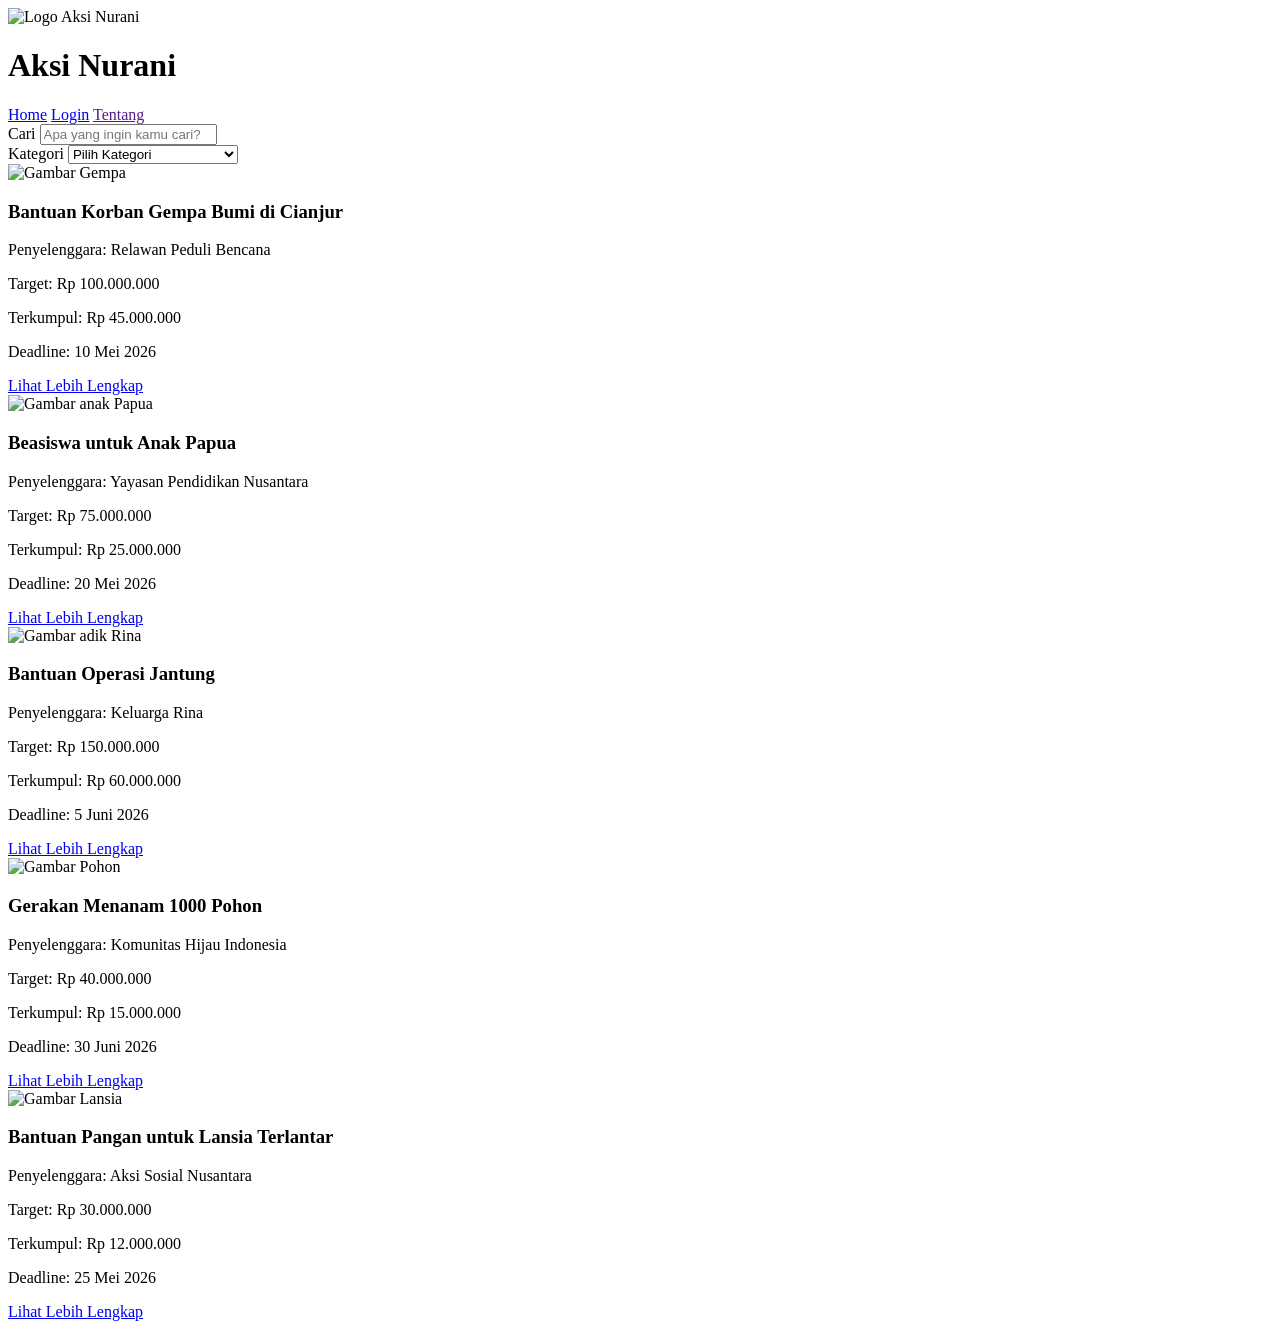
==== Mini Project ProgWeb/index.html @ 18271a68 "Update index.html" ====
<!DOCTYPE html>
<html lang="id">
<head>
    <meta charset="UTF-8">
    <meta name="viewport" content="width=device-width, initial-scale=1.0">
    <title>Aksi Nurani</title>
    <link rel="stylesheet" href="css/style.css">
</head>

<body>
    <header>
        <div class="logo">
            <img src="asset/logo aksi nurani.png" alt="Logo Aksi Nurani">
            <h1>Aksi Nurani</h1>
        <nav class="navbar">
            <div class="nav-section">
                <a href="index.html" class="nav-link">Home</a>
                <a href="login.html" class="nav-link">Login</a>
                <a href="" class="nav-link">Tentang</a>
            </div>
        </nav>
    </header>

    <section class="search-container">
        <div class="search-item">
            <label for="search">Cari</label>
            <input type="text" id="search" placeholder="Apa yang ingin kamu cari?">
        </div>

        <div class="search-item">
            <label for="kategori">Kategori</label>
            <select id="kategori">
                <option value="">Pilih Kategori</option>
                <option value="pendidikan">Pendidikan</option>
                <option value="kesehatan">Kesehatan</option>
                <option value="bencana alam">Bencana Alam</option>
                <option value="lingkungan">Lingkungan</option>
                <option value="sosial dan kemanusiaan">Sosial dan Kemanusiaan</option>
            </select>
        </div>
    </section>

    <main>
        <div class="donasi-list">
            <div class="donasi-card">
                <img src="https://indonesiaberbagi.org/assets/images/news/6025e2a0dbbab34e818880059b8a7337.JPG" alt="Gambar Gempa">

                <h3>Bantuan Korban Gempa Bumi di Cianjur</h3>

                <p>Penyelenggara: Relawan Peduli Bencana</p>
                <p>Target: Rp 100.000.000</p>
                <p>Terkumpul: Rp 45.000.000</p>
                <p>Deadline: 10 Mei 2026</p>

                <a href="detail.html">Lihat Lebih Lengkap</a>
            </div>

            <div class="donasi-card">
                <img src="https://greennetwork.id/wp-content/uploads/sites/2/2024/07/ANAK-PAPUA-SD-1024x504.webp" alt="Gambar anak Papua">

                <h3>Beasiswa untuk Anak Papua</h3>

                <p>Penyelenggara: Yayasan Pendidikan Nusantara</p>
                <p>Target: Rp 75.000.000</p>
                <p>Terkumpul: Rp 25.000.000</p>
                <p>Deadline: 20 Mei 2026</p>

                <a href="detail.html">Lihat Lebih Lengkap</a>
            </div>

            <div class="donasi-card">
                <img src="https://www.axa-mandiri.co.id/documents/1415637/44530363/Prosedur+Operasi+Jantung+Bocor.jpg/e2315565-ba51-bb8a-de51-c799d03c861f?t=1689559677510" alt="Gambar adik Rina">

                <h3>Bantuan Operasi Jantung</h3>

                <p>Penyelenggara: Keluarga Rina</p>
                <p>Target: Rp 150.000.000</p>
                <p>Terkumpul: Rp 60.000.000</p>
                <p>Deadline: 5 Juni 2026</p>

                <a href="detail.html">Lihat Lebih Lengkap</a>
            </div>

            <div class="donasi-card">
                <img src="https://amalsholeh-s3.imgix.net/cover/oc8lKUj9OSwcS5com7kXfnm4UZVwjPmvwKFTFQwT.png" alt="Gambar Pohon">

                <h3>Gerakan Menanam 1000 Pohon</h3>

                <p>Penyelenggara: Komunitas Hijau Indonesia</p>
                <p>Target: Rp 40.000.000</p>
                <p>Terkumpul: Rp 15.000.000</p>
                <p>Deadline: 30 Juni 2026</p>

                <a href="detail.html">Lihat Lebih Lengkap</a>
            </div>

            <div class="donasi-card">
                <img src="https://assets.bmm.or.id/uploads/campaigns/sedekah-harian-untuk-pangan-lansia-sebatangkara-1728898599.jpg" alt="Gambar Lansia">

                <h3>Bantuan Pangan untuk Lansia Terlantar</h3>

                <p>Penyelenggara: Aksi Sosial Nusantara</p>
                <p>Target: Rp 30.000.000</p>
                <p>Terkumpul: Rp 12.000.000</p>
                <p>Deadline: 25 Mei 2026</p>

                <a href="detail.html">Lihat Lebih Lengkap</a>
            </div>

        </div>
    </main>

    <footer>

    </footer>
</body>
</html>
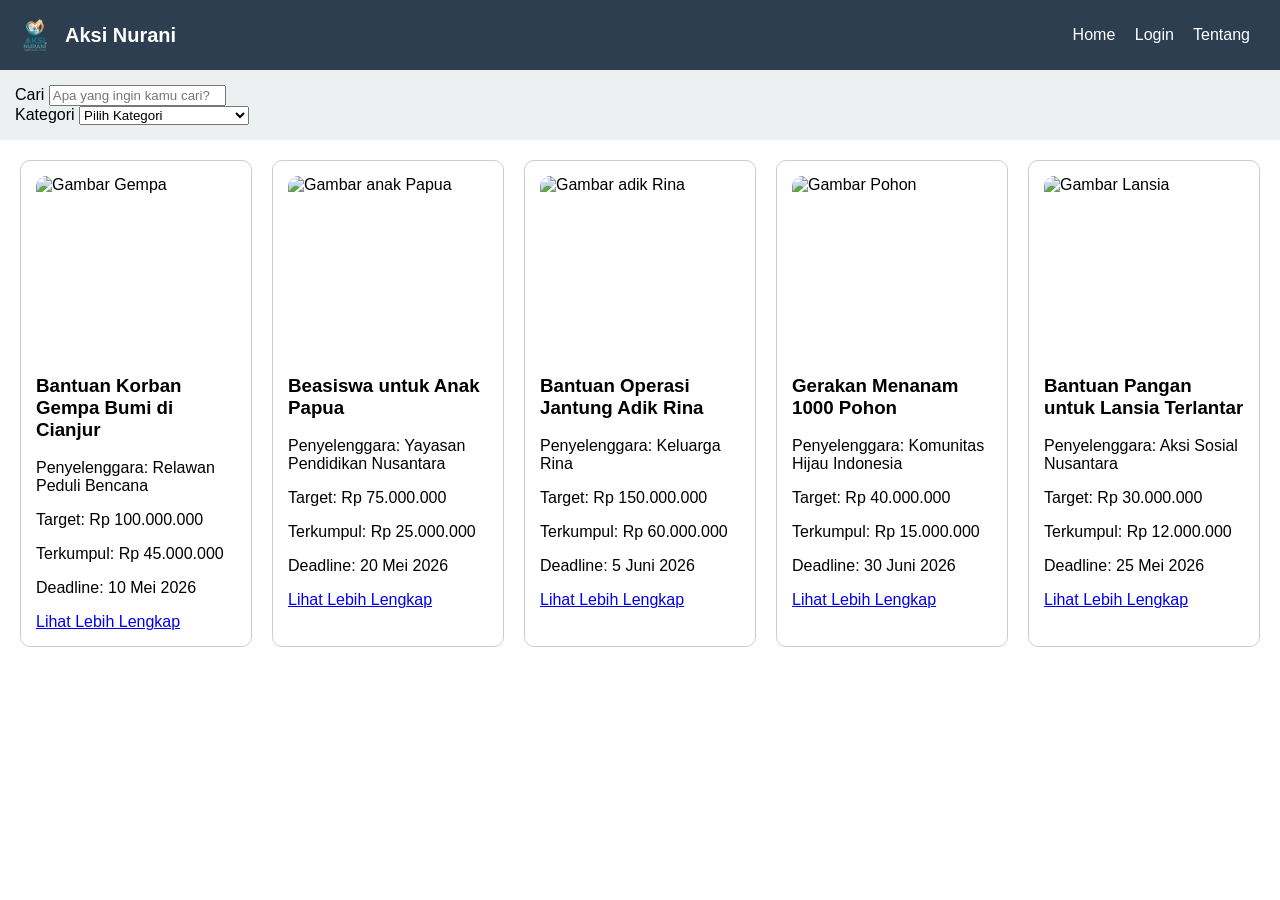
==== commit 7f9dfa96: "Add files via upload" ====
--- a/Mini Project ProgWeb/index.html
+++ b/Mini Project ProgWeb/index.html
@@ -4,6 +4,7 @@
     <meta charset="UTF-8">
     <meta name="viewport" content="width=device-width, initial-scale=1.0">
     <title>Aksi Nurani</title>
+    <link rel="icon" href="asset/logo aksi nurani.png">
     <link rel="stylesheet" href="css/style.css">
 </head>
 
@@ -12,6 +13,8 @@
         <div class="logo">
             <img src="asset/logo aksi nurani.png" alt="Logo Aksi Nurani">
             <h1>Aksi Nurani</h1>
+        </div>
+        
         <nav class="navbar">
             <div class="nav-section">
                 <a href="index.html" class="nav-link">Home</a>
@@ -52,7 +55,7 @@
                 <p>Terkumpul: Rp 45.000.000</p>
                 <p>Deadline: 10 Mei 2026</p>
 
-                <a href="detail.html">Lihat Lebih Lengkap</a>
+                <a href="detailBencanaAlam.html">Lihat Lebih Lengkap</a>
             </div>
 
             <div class="donasi-card">
@@ -65,20 +68,20 @@
                 <p>Terkumpul: Rp 25.000.000</p>
                 <p>Deadline: 20 Mei 2026</p>
 
-                <a href="detail.html">Lihat Lebih Lengkap</a>
+                <a href="detailPendidikan.html">Lihat Lebih Lengkap</a>
             </div>
 
             <div class="donasi-card">
                 <img src="https://www.axa-mandiri.co.id/documents/1415637/44530363/Prosedur+Operasi+Jantung+Bocor.jpg/e2315565-ba51-bb8a-de51-c799d03c861f?t=1689559677510" alt="Gambar adik Rina">
 
-                <h3>Bantuan Operasi Jantung</h3>
+                <h3>Bantuan Operasi Jantung Adik Rina</h3>
 
                 <p>Penyelenggara: Keluarga Rina</p>
                 <p>Target: Rp 150.000.000</p>
                 <p>Terkumpul: Rp 60.000.000</p>
                 <p>Deadline: 5 Juni 2026</p>
 
-                <a href="detail.html">Lihat Lebih Lengkap</a>
+                <a href="detailKesehatan.html">Lihat Lebih Lengkap</a>
             </div>
 
             <div class="donasi-card">
@@ -91,7 +94,7 @@
                 <p>Terkumpul: Rp 15.000.000</p>
                 <p>Deadline: 30 Juni 2026</p>
 
-                <a href="detail.html">Lihat Lebih Lengkap</a>
+                <a href="detailLingkungan.html">Lihat Lebih Lengkap</a>
             </div>
 
             <div class="donasi-card">
@@ -104,7 +107,7 @@
                 <p>Terkumpul: Rp 12.000.000</p>
                 <p>Deadline: 25 Mei 2026</p>
 
-                <a href="detail.html">Lihat Lebih Lengkap</a>
+                <a href="detailSosial.html">Lihat Lebih Lengkap</a>
             </div>
 
         </div>
@@ -114,4 +117,4 @@
 
     </footer>
 </body>
-</html>
+</html>
--- a/Mini Project ProgWeb/css/style.css
+++ b/Mini Project ProgWeb/css/style.css
@@ -0,0 +1,360 @@
+/* css untuk index.html */
+body {
+    font-family: Arial, sans-serif;
+    margin: 0;
+    padding: 0;
+}
+
+/* Header */
+header {
+    background-color: #2c3e50;
+    color: white;
+    padding: 15px;
+    display: flex;
+    justify-content: space-between;
+    align-items: center;
+}
+
+.nav-section a {
+    color: white;
+    margin-right: 15px;
+    text-decoration: none;
+}
+
+/* Search */
+.search-container {
+    padding: 15px;
+    background-color: #ecf0f1;
+}
+
+/* Donasi List */
+.donasi-list {
+    display: flex;
+    flex-wrap: wrap;
+    gap: 20px;
+    padding: 20px;
+    justify-content: center;
+
+}
+
+/* Card */
+.donasi-card {
+    border: 1px solid #ccc;
+    padding: 15px;
+    width: 200px;
+    border-radius: 10px;
+    
+}
+
+.donasi-card img {
+    width: 100%;
+    height: 180px;
+    object-fit: cover;
+    border-radius: 10px;
+    display: block;
+    margin-bottom: 15px;
+}
+
+/* Logo */
+.logo {
+    display: flex;
+    align-items: center;
+    gap: 10px;
+}
+
+.logo img {
+    width: 40px;
+    height: 40px;
+}
+
+.logo h1 {
+    margin: 0;
+    font-size: 20px;
+}
+
+/* css untuk detailBencanaAlam.html */
+.detail-container {
+    width: 70%;
+    margin: 40px auto;
+    padding: 30px;
+    border: 1px solid #ccc;
+    border-radius: 15px;
+    background-color: white;
+    box-sizing: border-box;
+}
+
+.detail-container img {
+    width: 100%;
+    max-height: 400px;
+    object-fit: cover;
+    border-radius: 10px;
+    margin-bottom: 20px;
+}
+
+.detail-container h2 {
+    margin-bottom: 15px;
+}
+
+.detail-container p {
+    line-height: 1.6;
+    margin-bottom: 10px;
+}
+
+.detail-container button {
+    padding: 12px 20px;
+    border: none;
+    background-color: #2c3e50;
+    color: white;
+    border-radius: 8px;
+    cursor: pointer;
+    margin-top: 15px;
+}
+
+/* css untuk detailKesehatan.html */
+.detail-container {
+    width: 70%;
+    margin: 40px auto;
+    padding: 30px;
+    border: 1px solid #ccc;
+    border-radius: 15px;
+    background-color: white;
+    box-sizing: border-box;
+}
+
+.detail-container img {
+    width: 100%;
+    max-height: 400px;
+    object-fit: cover;
+    border-radius: 10px;
+    margin-bottom: 20px;
+}
+
+.detail-container h2 {
+    margin-bottom: 15px;
+}
+
+.detail-container p {
+    line-height: 1.6;
+    margin-bottom: 10px;
+}
+
+.detail-container button {
+    padding: 12px 20px;
+    border: none;
+    background-color: #2c3e50;
+    color: white;
+    border-radius: 8px;
+    cursor: pointer;
+    margin-top: 15px;
+}
+
+/* css untuk detailLingkungan.html */
+.detail-container {
+    width: 70%;
+    margin: 40px auto;
+    padding: 30px;
+    border: 1px solid #ccc;
+    border-radius: 15px;
+    background-color: white;
+    box-sizing: border-box;
+}
+
+.detail-container img {
+    width: 100%;
+    max-height: 400px;
+    object-fit: cover;
+    border-radius: 10px;
+    margin-bottom: 20px;
+}
+
+.detail-container h2 {
+    margin-bottom: 15px;
+}
+
+.detail-container p {
+    line-height: 1.6;
+    margin-bottom: 10px;
+}
+
+.detail-container button {
+    padding: 12px 20px;
+    border: none;
+    background-color: #2c3e50;
+    color: white;
+    border-radius: 8px;
+    cursor: pointer;
+    margin-top: 15px;
+}
+
+/* css untuk detailPendidikan.html */
+.detail-container {
+    width: 70%;
+    margin: 40px auto;
+    padding: 30px;
+    border: 1px solid #ccc;
+    border-radius: 15px;
+    background-color: white;
+    box-sizing: border-box;
+}
+
+.detail-container img {
+    width: 100%;
+    max-height: 400px;
+    object-fit: cover;
+    border-radius: 10px;
+    margin-bottom: 20px;
+}
+
+.detail-container h2 {
+    margin-bottom: 15px;
+}
+
+.detail-container p {
+    line-height: 1.6;
+    margin-bottom: 10px;
+}
+
+.detail-container button {
+    padding: 12px 20px;
+    border: none;
+    background-color: #2c3e50;
+    color: white;
+    border-radius: 8px;
+    cursor: pointer;
+    margin-top: 15px;
+}
+
+/* css untuk detailSosial.html */
+.detail-container {
+    width: 70%;
+    margin: 40px auto;
+    padding: 30px;
+    border: 1px solid #ccc;
+    border-radius: 15px;
+    background-color: white;
+    box-sizing: border-box;
+}
+
+.detail-container img {
+    width: 100%;
+    max-height: 400px;
+    object-fit: cover;
+    border-radius: 10px;
+    margin-bottom: 20px;
+}
+
+.detail-container h2 {
+    margin-bottom: 15px;
+}
+
+.detail-container p {
+    line-height: 1.6;
+    margin-bottom: 10px;
+}
+
+.detail-container button {
+    padding: 12px 20px;
+    border: none;
+    background-color: #2c3e50;
+    color: white;
+    border-radius: 8px;
+    cursor: pointer;
+    margin-top: 15px;
+}
+
+/* css untuk donasi.html */
+.main form {
+    width: 400px;
+    margin: 40px auto;
+    padding: 25px;
+    border: 1px solid #ccc;
+    border-radius: 12px;
+    background-color: white;
+    box-sizing: border-box;
+}
+
+main h2{
+    text-align: center;
+    margin-top: 30px;
+}
+
+form input,
+form select,
+form textarea {
+    width: 100%;
+    padding: 10px;
+    box-sizing: border-box;
+    margin-top: 5px ;
+}
+
+form textarea {
+    height: 100px;
+    resize: vertical;
+}
+
+form button {
+    width: 100%;
+    padding: 12px;
+    border: none;
+    background-color: #2c3e50;
+    color: white;
+    border-radius: 8px;
+    cursor: pointer;
+}
+
+/* css untuk login.html */
+.form-container {
+    width: 350px;
+    margin: 100px auto;
+    padding: 30px;
+    border: 1px solid #ccc;
+    border-radius: 12px;
+    background-color: white;
+    box-sizing: border-box;
+    box-shadow: 0 4px 10px rgba(0, 0, 0, 0.1);
+}
+
+.form-header {
+    text-align: center;
+    margin-bottom: 20px;
+}
+
+.form-header h3 {
+    margin: 0;
+    font-size: 24px;
+}
+
+.input-container input {
+    width: 100%;
+    padding: 10px;
+    margin-bottom: 15px;
+    box-sizing: border-box;
+    border: 1px solid #ccc;
+    border-radius: 6px;
+}
+
+.forgot-password {
+    text-align: right;
+    margin-bottom: 15px;
+}
+
+.forgot-password a {
+    text-decoration: none;
+    color: #2c3e50;
+    font-size: 14px;
+}
+
+.button .submit {
+    width: 100%;
+    padding: 10px;
+    border: none;
+    background-color: #2c3e50;
+    color: white;
+    border-radius: 6px;
+    cursor: pointer;
+    font-size: 16px;
+}
+
+.button .submit:hover {
+    background-color: #34495e;
+}
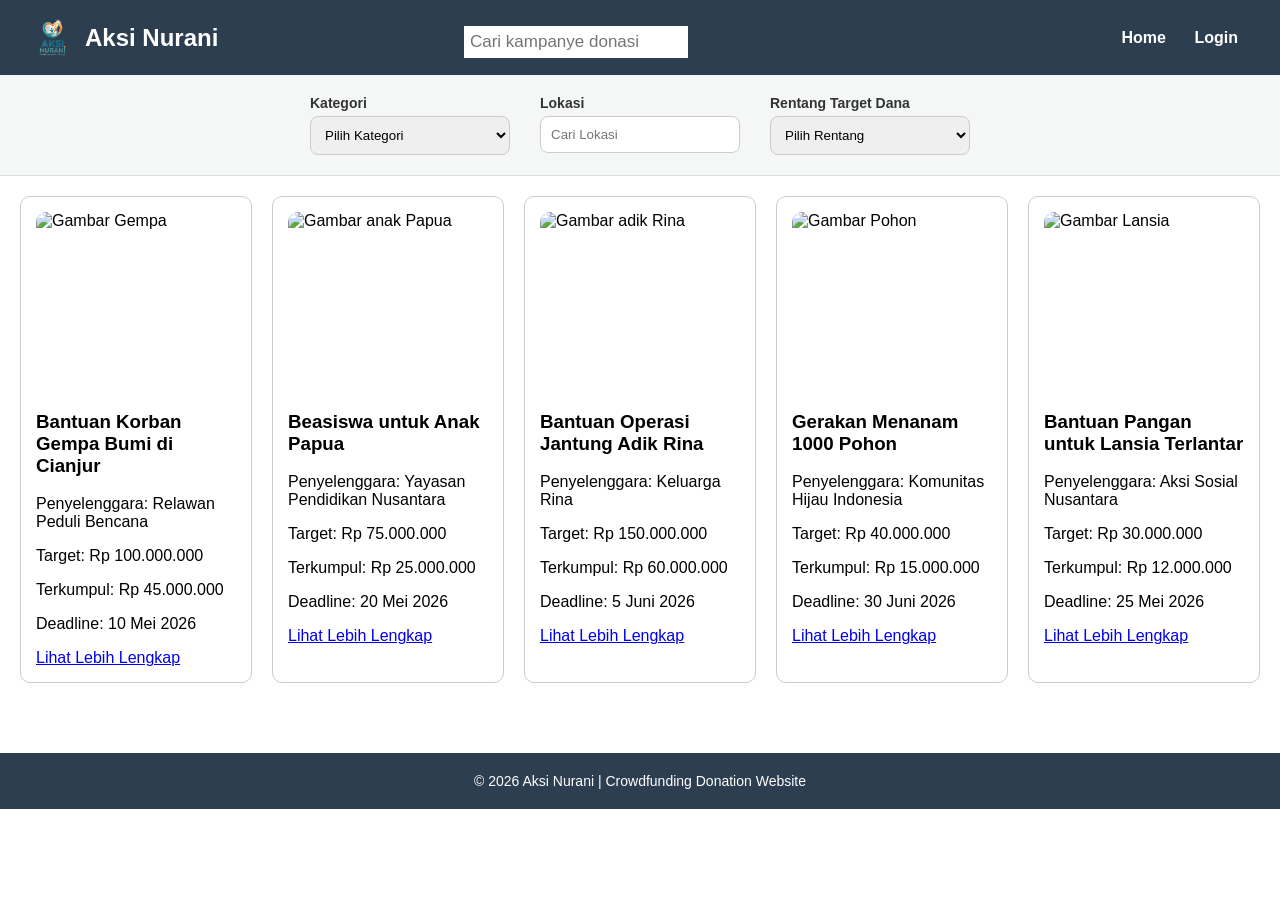
==== commit b021ec6b: "Add files via upload" ====
--- a/Mini Project ProgWeb/index.html
+++ b/Mini Project ProgWeb/index.html
@@ -5,7 +5,8 @@
     <meta name="viewport" content="width=device-width, initial-scale=1.0">
     <title>Aksi Nurani</title>
     <link rel="icon" href="asset/logo aksi nurani.png">
-    <link rel="stylesheet" href="css/style.css">
+    <link rel="stylesheet" href="css/global.css">
+    <link rel="stylesheet" href="css/index.css">
 </head>
 
 <body>
@@ -14,22 +15,23 @@
             <img src="asset/logo aksi nurani.png" alt="Logo Aksi Nurani">
             <h1>Aksi Nurani</h1>
         </div>
+
+        <div class="header-search">
+            <form action="#">
+                <span class="search-icon"></span>
+                <input type="text" placeholder="Cari kampanye donasi">
+            </form>
+        </div>
         
         <nav class="navbar">
             <div class="nav-section">
                 <a href="index.html" class="nav-link">Home</a>
                 <a href="login.html" class="nav-link">Login</a>
-                <a href="" class="nav-link">Tentang</a>
             </div>
         </nav>
     </header>
 
     <section class="search-container">
-        <div class="search-item">
-            <label for="search">Cari</label>
-            <input type="text" id="search" placeholder="Apa yang ingin kamu cari?">
-        </div>
-
         <div class="search-item">
             <label for="kategori">Kategori</label>
             <select id="kategori">
@@ -39,6 +41,21 @@
                 <option value="bencana alam">Bencana Alam</option>
                 <option value="lingkungan">Lingkungan</option>
                 <option value="sosial dan kemanusiaan">Sosial dan Kemanusiaan</option>
+            </select>
+        </div>
+
+        <div class="search-item">
+            <label for="lokasi">Lokasi</label>
+            <input type="text" id="lokasi" placeholder="Cari Lokasi">
+        </div>
+        <div class="search-item">
+            <label for="target">Rentang Target Dana</label>
+            <select id="target">
+                <option value="">Pilih Rentang</option>
+                <option value="1">Rp 1 - 10 Juta</option>
+                <option value="2">Rp 10 - 15 Juta</option>
+                <option value="3">Rp 15 - 30 Juta</option>
+                <option value="4">Di atas 30 Juta</option>
             </select>
         </div>
     </section>
@@ -113,8 +130,8 @@
         </div>
     </main>
 
-    <footer>
-
+    <footer class="main-footer">
+        <p>&copy; 2026 Aksi Nurani | Crowdfunding Donation Website</p>
     </footer>
 </body>
 </html>
--- a/Mini Project ProgWeb/css/global.css
+++ b/Mini Project ProgWeb/css/global.css
@@ -0,0 +1,98 @@
+body {
+    font-family: Arial, sans-serif;
+    margin: 0;
+    padding: 0;
+}
+
+header {
+    background-color: #2c3e50;
+    color: white;
+    padding: 15px 30px;
+    display: flex;
+    justify-content: space-between;
+    align-items: center;
+}
+
+.header-search {
+    flex: 1;
+    max-width: 400px;
+    margin: 0 20px
+}
+
+.header-search form {
+    position: relative;
+    display: flex;
+    align-items: center;
+}
+
+.header-search input {
+    float: right;
+    padding: 6px;
+    border: none;
+    margin-top: 8px;
+    margin-right: 16px;
+    font-size: 17px;
+}
+
+.logo {
+    display: flex;
+    align-items: center;
+    gap: 10px;
+}
+
+.logo img {
+    width: 45px;
+    height: 45px;
+}
+
+.logo h1 {
+    margin: 0;
+    font-size: 24px;
+}
+
+.navbar {
+    display: flex;
+    gap: 20px;
+}
+
+.navbar a,
+.nav-section a {
+    color: white;
+    text-decoration: none;
+    font-weight: bold;
+    padding: 8px 12px;
+    border-radius: 6px;
+}
+
+.navbar a:hover,
+.nav-section a:hover {
+    background-color: #34495e;
+}
+
+.main-footer {
+    margin-top: 50px;
+    padding: 20px;
+    text-align: center;
+    background-color: #2c3e50;
+    color: white;
+    font-size: 14px;
+    width: 100%;
+    box-sizing: border-box;
+}
+
+.main-footer p {
+    margin: 0;
+}
+
+button {
+    padding: 12px 20px;
+    border: none;
+    background-color: #2c3e50;
+    color: white;
+    border-radius: 8px;
+    cursor: pointer;
+}
+
+button:hover {
+    background-color: #34495e;
+}
--- a/Mini Project ProgWeb/css/index.css
+++ b/Mini Project ProgWeb/css/index.css
@@ -0,0 +1,52 @@
+.search-container {
+    padding: 20px 5%;
+    background-color: #f4f7f6;
+    display: flex;
+    justify-content: center;
+    gap: 30px; 
+    border-bottom: 1px solid #ddd;
+}
+
+.search-item {
+    display: flex;
+    flex-direction: column;
+    min-width: 200px;
+}
+
+.search-item label {
+    font-weight: bold;
+    margin-bottom: 5px;
+    font-size: 14px;
+    color: #333;
+}
+
+.search-item input, 
+.search-item select {
+    padding: 10px;
+    border-radius: 8px;
+    border: 1px solid #ccc;
+}
+
+.donasi-list {
+    display: flex;
+    flex-wrap: wrap;
+    gap: 20px;
+    padding: 20px;
+    justify-content: center;
+}
+
+.donasi-card {
+    border: 1px solid #ccc;
+    padding: 15px;
+    width: 200px;
+    border-radius: 10px;
+}
+
+.donasi-card img {
+    width: 100%;
+    height: 180px;
+    object-fit: cover;
+    border-radius: 10px;
+    display: block;
+    margin-bottom: 15px;
+}
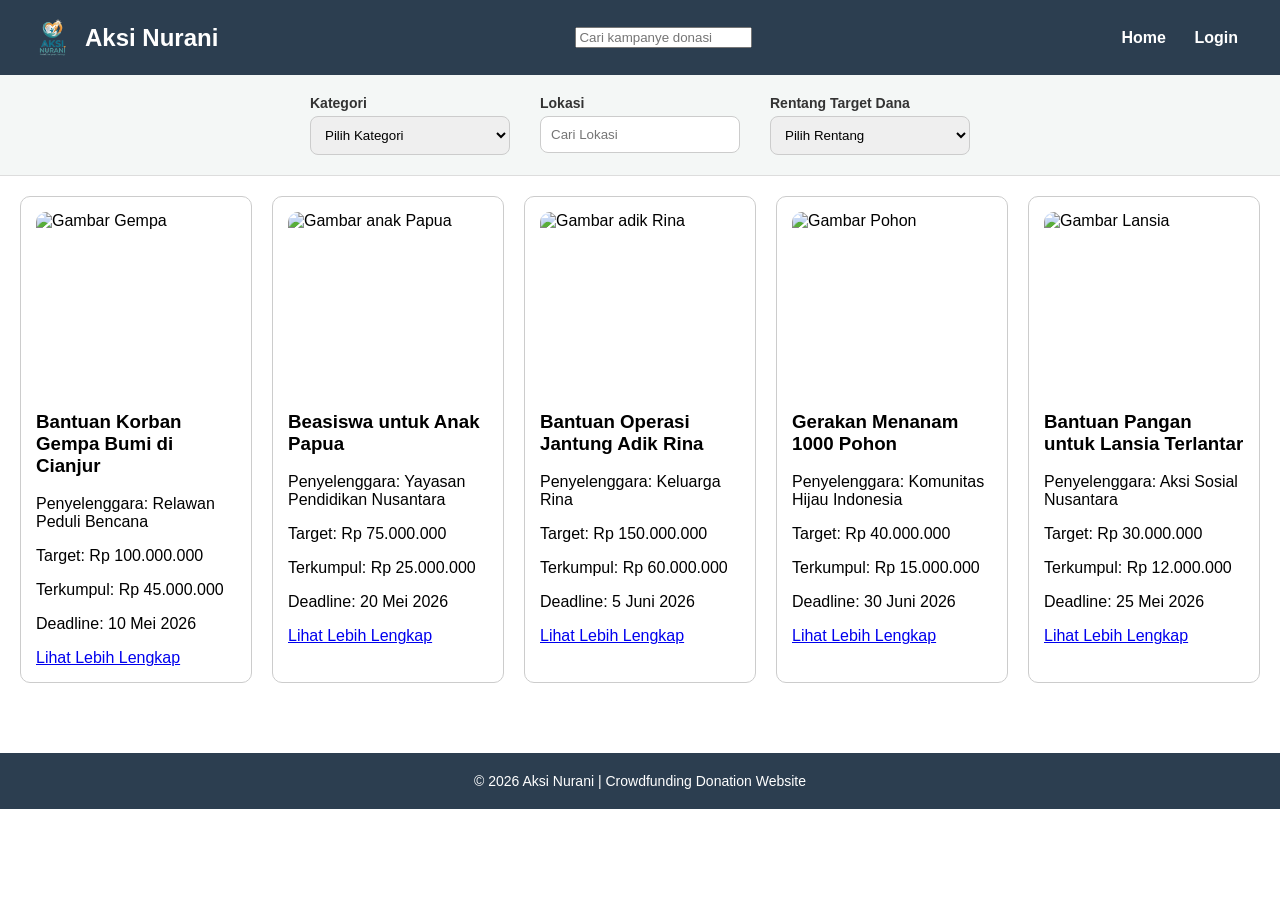
==== commit 14072848: "Add files via upload" ====
--- a/Mini Project ProgWeb/index.html
+++ b/Mini Project ProgWeb/index.html
@@ -16,7 +16,7 @@
             <h1>Aksi Nurani</h1>
         </div>
 
-        <div class="header-search">
+        <div class="header-right">
             <form action="#">
                 <span class="search-icon"></span>
                 <input type="text" placeholder="Cari kampanye donasi">
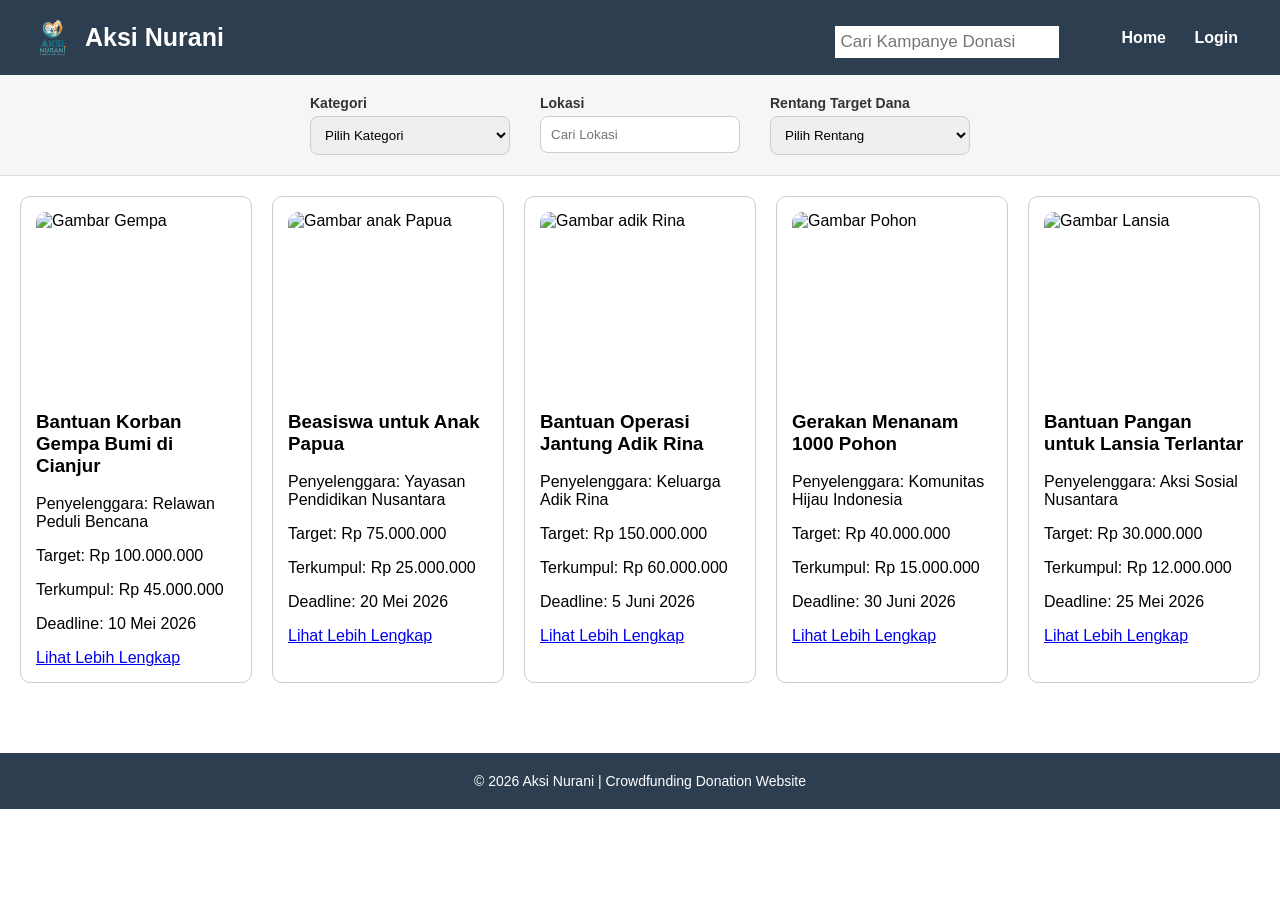
==== commit e53aadb8: "Add files via upload" ====
--- a/Mini Project ProgWeb/index.html
+++ b/Mini Project ProgWeb/index.html
@@ -16,14 +16,12 @@
             <h1>Aksi Nurani</h1>
         </div>
 
-        <div class="header-right">
-            <form action="#">
-                <span class="search-icon"></span>
-                <input type="text" placeholder="Cari kampanye donasi">
-            </form>
-        </div>
-        
         <nav class="navbar">
+            <div class="header-search index header">
+                <form action="#">
+                    <input type="text" placeholder="Cari Kampanye Donasi">
+                </form>
+            </div>
             <div class="nav-section">
                 <a href="index.html" class="nav-link">Home</a>
                 <a href="login.html" class="nav-link">Login</a>
@@ -93,7 +91,7 @@
 
                 <h3>Bantuan Operasi Jantung Adik Rina</h3>
 
-                <p>Penyelenggara: Keluarga Rina</p>
+                <p>Penyelenggara: Keluarga Adik Rina</p>
                 <p>Target: Rp 150.000.000</p>
                 <p>Terkumpul: Rp 60.000.000</p>
                 <p>Deadline: 5 Juni 2026</p>
--- a/Mini Project ProgWeb/css/global.css
+++ b/Mini Project ProgWeb/css/global.css
@@ -47,7 +47,7 @@
 
 .logo h1 {
     margin: 0;
-    font-size: 24px;
+    font-size: 25px;
 }
 
 .navbar {
@@ -95,4 +95,8 @@
 
 button:hover {
     background-color: #34495e;
+}
+
+body:has(.index-search) .header-search:not(.index-search) {
+    display: none;
 }
--- a/Mini Project ProgWeb/css/index.css
+++ b/Mini Project ProgWeb/css/index.css
@@ -27,6 +27,33 @@
     border: 1px solid #ccc;
 }
 
+.index-search {
+    margin-right: 20px !important;
+    flex-shrink: 0;
+}
+
+.index-search form {
+    position: relative;
+    display: flex;
+    align-items: center;
+    margin: 0;
+}
+
+.index-search input {
+    padding: 8px 12px;
+    border: 1px solid #ccc;
+    border-radius: 6px;
+    font-size: 14px;
+    width: 250px;
+    margin: 0;
+}
+
+.navbar {
+    display: flex;
+    align-items: center;
+    gap: 15px;
+}
+
 .donasi-list {
     display: flex;
     flex-wrap: wrap;
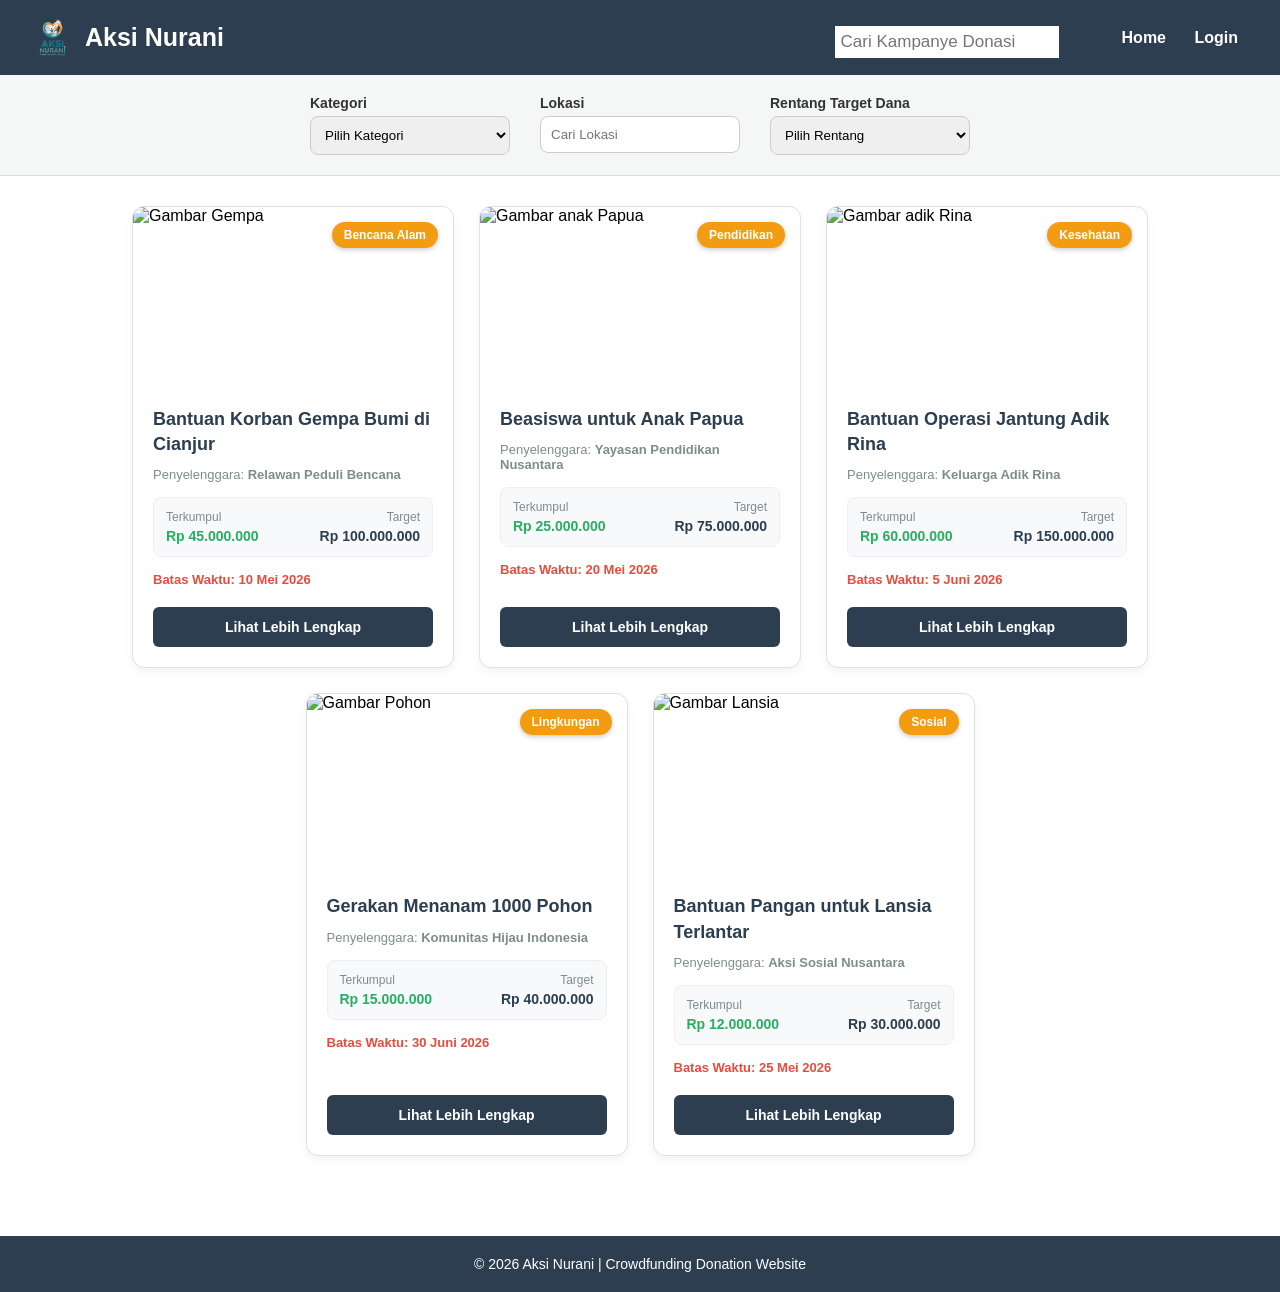
==== commit dbbed5f9: "Perbaikan XD XD" ====
--- a/Mini Project ProgWeb/index.html
+++ b/Mini Project ProgWeb/index.html
@@ -60,71 +60,135 @@
 
     <main>
         <div class="donasi-list">
+            <!-- Card 1 -->
             <div class="donasi-card">
-                <img src="https://indonesiaberbagi.org/assets/images/news/6025e2a0dbbab34e818880059b8a7337.JPG" alt="Gambar Gempa">
-
-                <h3>Bantuan Korban Gempa Bumi di Cianjur</h3>
-
-                <p>Penyelenggara: Relawan Peduli Bencana</p>
-                <p>Target: Rp 100.000.000</p>
-                <p>Terkumpul: Rp 45.000.000</p>
-                <p>Deadline: 10 Mei 2026</p>
-
-                <a href="detailBencanaAlam.html">Lihat Lebih Lengkap</a>
+                <div class="card-image-wrapper">
+                    <img src="https://indonesiaberbagi.org/assets/images/news/6025e2a0dbbab34e818880059b8a7337.JPG" alt="Gambar Gempa">
+                    <span class="kategori-badge">Bencana Alam</span>
+                </div>
+                <div class="card-content">
+                    <h3>Bantuan Korban Gempa Bumi di Cianjur</h3>
+                    <p class="penyelenggara">Penyelenggara: <strong>Relawan Peduli Bencana</strong></p>
+                    
+                    <div class="dana-info">
+                        <div class="dana-item">
+                            <span class="label">Terkumpul</span>
+                            <span class="nominal">Rp 45.000.000</span>
+                        </div>
+                        <div class="dana-item target">
+                            <span class="label">Target</span>
+                            <span class="nominal">Rp 100.000.000</span>
+                        </div>
+                    </div>
+                    
+                    <p class="deadline"> Batas Waktu: 10 Mei 2026</p>
+                    <a href="detail.html" class="btn-detail">Lihat Lebih Lengkap</a>
+                </div>
             </div>
 
+ 
             <div class="donasi-card">
-                <img src="https://greennetwork.id/wp-content/uploads/sites/2/2024/07/ANAK-PAPUA-SD-1024x504.webp" alt="Gambar anak Papua">
-
-                <h3>Beasiswa untuk Anak Papua</h3>
-
-                <p>Penyelenggara: Yayasan Pendidikan Nusantara</p>
-                <p>Target: Rp 75.000.000</p>
-                <p>Terkumpul: Rp 25.000.000</p>
-                <p>Deadline: 20 Mei 2026</p>
-
-                <a href="detailPendidikan.html">Lihat Lebih Lengkap</a>
+                <div class="card-image-wrapper">
+                    <img src="https://greennetwork.id/wp-content/uploads/sites/2/2024/07/ANAK-PAPUA-SD-1024x504.webp" alt="Gambar anak Papua">
+                    <span class="kategori-badge">Pendidikan</span>
+                </div>
+                <div class="card-content">
+                    <h3>Beasiswa untuk Anak Papua</h3>
+                    <p class="penyelenggara">Penyelenggara: <strong>Yayasan Pendidikan Nusantara</strong></p>
+                    
+                    <div class="dana-info">
+                        <div class="dana-item">
+                            <span class="label">Terkumpul</span>
+                            <span class="nominal">Rp 25.000.000</span>
+                        </div>
+                        <div class="dana-item target">
+                            <span class="label">Target</span>
+                            <span class="nominal">Rp 75.000.000</span>
+                        </div>
+                    </div>
+                    
+                    <p class="deadline"> Batas Waktu: 20 Mei 2026</p>
+                    <a href="detail.html" class="btn-detail">Lihat Lebih Lengkap</a>
+                </div>
             </div>
 
+ 
             <div class="donasi-card">
-                <img src="https://www.axa-mandiri.co.id/documents/1415637/44530363/Prosedur+Operasi+Jantung+Bocor.jpg/e2315565-ba51-bb8a-de51-c799d03c861f?t=1689559677510" alt="Gambar adik Rina">
-
-                <h3>Bantuan Operasi Jantung Adik Rina</h3>
-
-                <p>Penyelenggara: Keluarga Adik Rina</p>
-                <p>Target: Rp 150.000.000</p>
-                <p>Terkumpul: Rp 60.000.000</p>
-                <p>Deadline: 5 Juni 2026</p>
-
-                <a href="detailKesehatan.html">Lihat Lebih Lengkap</a>
+                <div class="card-image-wrapper">
+                    <img src="https://www.axa-mandiri.co.id/documents/1415637/44530363/Prosedur+Operasi+Jantung+Bocor.jpg/e2315565-ba51-bb8a-de51-c799d03c861f?t=1689559677510" alt="Gambar adik Rina">
+                    <span class="kategori-badge">Kesehatan</span>
+                </div>
+                <div class="card-content">
+                    <h3>Bantuan Operasi Jantung Adik Rina</h3>
+                    <p class="penyelenggara">Penyelenggara: <strong>Keluarga Adik Rina</strong></p>
+                    
+                    <div class="dana-info">
+                        <div class="dana-item">
+                            <span class="label">Terkumpul</span>
+                            <span class="nominal">Rp 60.000.000</span>
+                        </div>
+                        <div class="dana-item target">
+                            <span class="label">Target</span>
+                            <span class="nominal">Rp 150.000.000</span>
+                        </div>
+                    </div>
+                    
+                    <p class="deadline"> Batas Waktu: 5 Juni 2026</p>
+                    <a href="detail.html" class="btn-detail">Lihat Lebih Lengkap</a>
+                </div>
             </div>
 
+ 
             <div class="donasi-card">
-                <img src="https://amalsholeh-s3.imgix.net/cover/oc8lKUj9OSwcS5com7kXfnm4UZVwjPmvwKFTFQwT.png" alt="Gambar Pohon">
-
-                <h3>Gerakan Menanam 1000 Pohon</h3>
-
-                <p>Penyelenggara: Komunitas Hijau Indonesia</p>
-                <p>Target: Rp 40.000.000</p>
-                <p>Terkumpul: Rp 15.000.000</p>
-                <p>Deadline: 30 Juni 2026</p>
-
-                <a href="detailLingkungan.html">Lihat Lebih Lengkap</a>
+                <div class="card-image-wrapper">
+                    <img src="https://amalsholeh-s3.imgix.net/cover/oc8lKUj9OSwcS5com7kXfnm4UZVwjPmvwKFTFQwT.png" alt="Gambar Pohon">
+                    <span class="kategori-badge">Lingkungan</span>
+                </div>
+                <div class="card-content">
+                    <h3>Gerakan Menanam 1000 Pohon</h3>
+                    <p class="penyelenggara">Penyelenggara: <strong>Komunitas Hijau Indonesia</strong></p>
+                    
+                    <div class="dana-info">
+                        <div class="dana-item">
+                            <span class="label">Terkumpul</span>
+                            <span class="nominal">Rp 15.000.000</span>
+                        </div>
+                        <div class="dana-item target">
+                            <span class="label">Target</span>
+                            <span class="nominal">Rp 40.000.000</span>
+                        </div>
+                    </div>
+                    
+                    <p class="deadline"> Batas Waktu: 30 Juni 2026</p>
+                    <a href="detail.html" class="btn-detail">Lihat Lebih Lengkap</a>
+                </div>
             </div>
 
+ 
             <div class="donasi-card">
-                <img src="https://assets.bmm.or.id/uploads/campaigns/sedekah-harian-untuk-pangan-lansia-sebatangkara-1728898599.jpg" alt="Gambar Lansia">
-
-                <h3>Bantuan Pangan untuk Lansia Terlantar</h3>
-
-                <p>Penyelenggara: Aksi Sosial Nusantara</p>
-                <p>Target: Rp 30.000.000</p>
-                <p>Terkumpul: Rp 12.000.000</p>
-                <p>Deadline: 25 Mei 2026</p>
-
-                <a href="detailSosial.html">Lihat Lebih Lengkap</a>
+                <div class="card-image-wrapper">
+                    <img src="https://assets.bmm.or.id/uploads/campaigns/sedekah-harian-untuk-pangan-lansia-sebatangkara-1728898599.jpg" alt="Gambar Lansia">
+                    <span class="kategori-badge">Sosial</span>
+                </div>
+                <div class="card-content">
+                    <h3>Bantuan Pangan untuk Lansia Terlantar</h3>
+                    <p class="penyelenggara">Penyelenggara: <strong>Aksi Sosial Nusantara</strong></p>
+                    
+                    <div class="dana-info">
+                        <div class="dana-item">
+                            <span class="label">Terkumpul</span>
+                            <span class="nominal">Rp 12.000.000</span>
+                        </div>
+                        <div class="dana-item target">
+                            <span class="label">Target</span>
+                            <span class="nominal">Rp 30.000.000</span>
+                        </div>
+                    </div>
+                    
+                    <p class="deadline"> Batas Waktu: 25 Mei 2026</p>
+                    <a href="detail.html" class="btn-detail">Lihat Lebih Lengkap</a>
+                </div>
             </div>
-
         </div>
     </main>
 
--- a/Mini Project ProgWeb/css/index.css
+++ b/Mini Project ProgWeb/css/index.css
@@ -54,26 +54,134 @@
     gap: 15px;
 }
 
+ 
 .donasi-list {
     display: flex;
-    flex-wrap: wrap;
-    gap: 20px;
-    padding: 20px;
+    flex-wrap: wrap; 
+    gap: 25px;
+    padding: 30px 5%;
     justify-content: center;
 }
 
 .donasi-card {
-    border: 1px solid #ccc;
-    padding: 15px;
-    width: 200px;
-    border-radius: 10px;
+    background: white;
+    border: 1px solid #e0e0e0;
+    width: 320px; 
+    border-radius: 12px;
+    overflow: hidden;
+    box-shadow: 0 4px 10px rgba(0,0,0,0.05);
+    transition: transform 0.3s ease, box-shadow 0.3s ease;
+    display: flex;
+    flex-direction: column;
 }
 
-.donasi-card img {
+.donasi-card:hover {
+    transform: translateY(-5px);
+    box-shadow: 0 8px 20px rgba(0,0,0,0.12);
+}
+
+.card-image-wrapper {
+    position: relative;
     width: 100%;
     height: 180px;
+}
+
+.card-image-wrapper img {
+    width: 100%;
+    height: 100%;
     object-fit: cover;
-    border-radius: 10px;
     display: block;
+}
+
+.kategori-badge {
+    position: absolute;
+    top: 15px;
+    right: 15px;
+    background-color: #f39c12; 
+    color: white;
+    font-size: 12px;
+    font-weight: bold;
+    padding: 6px 12px;
+    border-radius: 20px;
+    box-shadow: 0 2px 5px rgba(0,0,0,0.2);
+}
+
+.card-content {
+    padding: 20px;
+    display: flex;
+    flex-direction: column;
+    flex-grow: 1;
+}
+
+.card-content h3 {
+    margin: 0 0 10px 0;
+    font-size: 18px;
+    color: #2c3e50;
+    line-height: 1.4;
+}
+
+.penyelenggara {
+    font-size: 13px;
+    color: #7f8c8d;
+    margin: 0 0 15px 0;
+}
+
+.dana-info {
+    display: flex;
+    justify-content: space-between;
+    background-color: #f8f9fa;
+    padding: 12px;
+    border-radius: 8px;
     margin-bottom: 15px;
+    border: 1px solid #eee;
+}
+
+.dana-item {
+    display: flex;
+    flex-direction: column;
+}
+
+.dana-item .label {
+    font-size: 12px;
+    color: #7f8c8d;
+    margin-bottom: 4px;
+}
+
+.dana-item .nominal {
+    font-size: 14px;
+    font-weight: bold;
+    color: #27ae60; 
+}
+
+.dana-item.target {
+    text-align: right;
+}
+
+.dana-item.target .nominal {
+    color: #2c3e50; 
+}
+
+.deadline {
+    font-size: 13px;
+    color: #e74c3c; 
+    margin: 0 0 20px 0;
+    font-weight: bold;
+}
+
+.btn-detail {
+    margin-top: auto; 
+    display: block;
+    text-align: center;
+    background-color: #2c3e50;
+    color: white;
+    text-decoration: none;
+    padding: 12px;
+    border-radius: 6px;
+    font-weight: bold;
+    font-size: 14px;
+    transition: background-color 0.3s ease;
+}
+
+.btn-detail:hover {
+    background-color: #34495e;
 }
